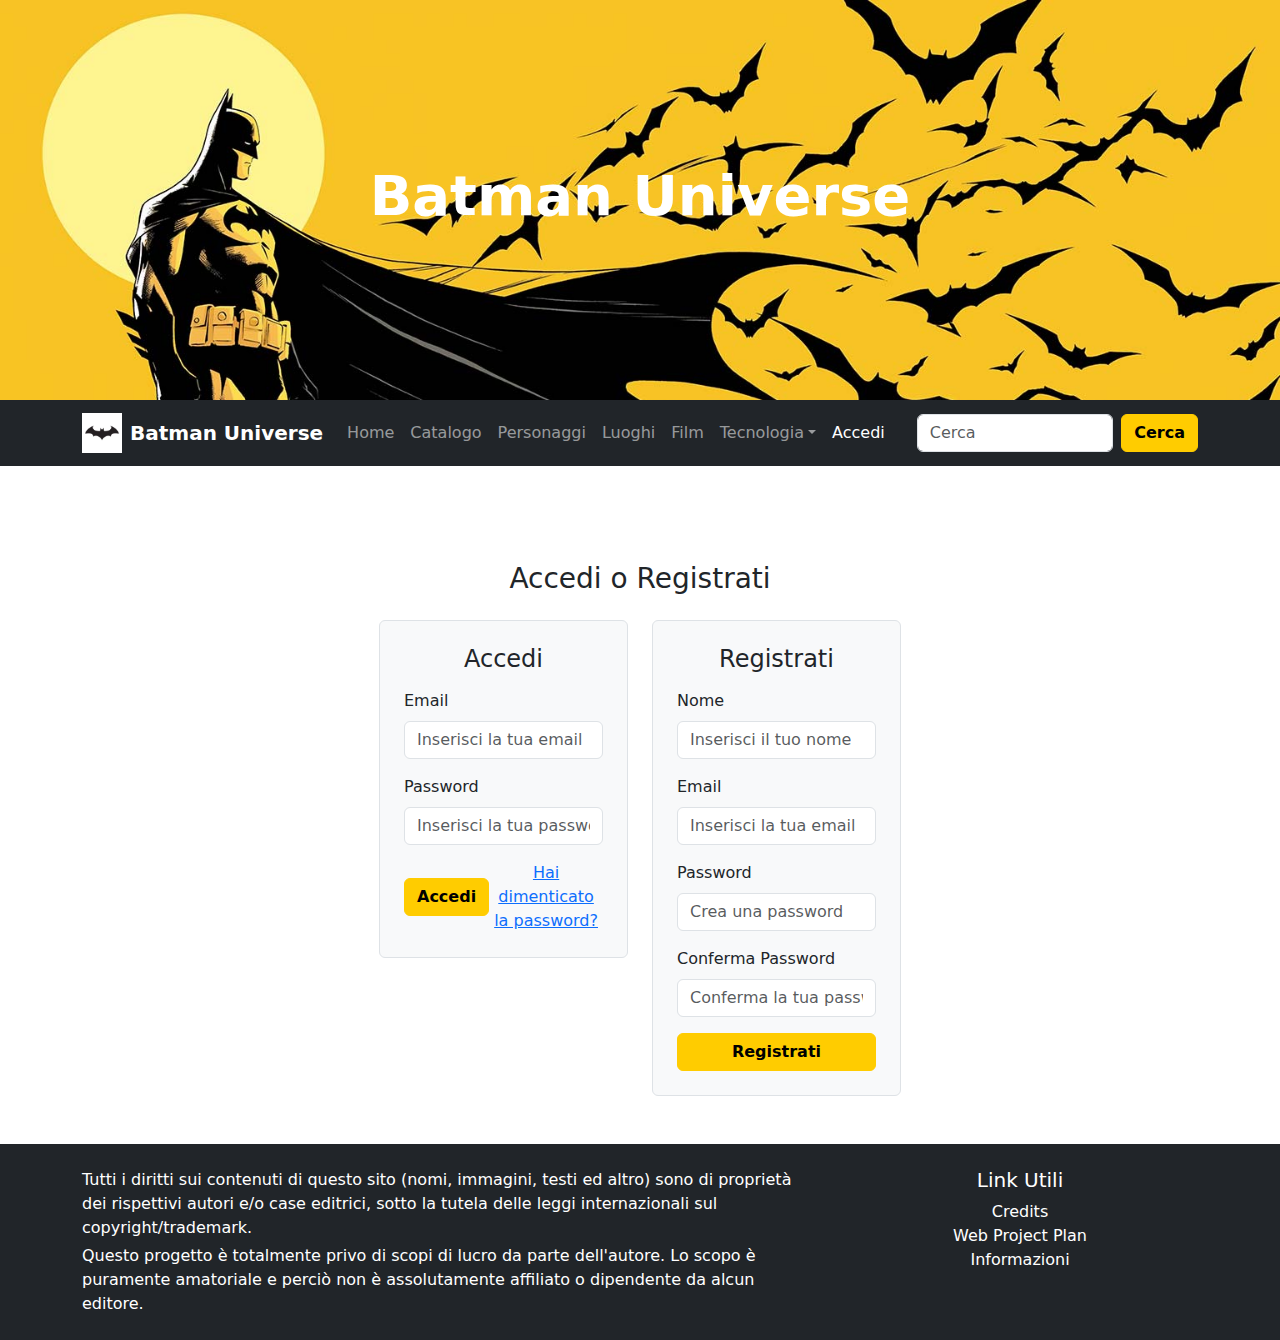
==== html/accedi.html @ 149c5eaf "1" ====
<!DOCTYPE html>
<html lang="it">
<head>
    <meta charset="UTF-8">
    <meta name="viewport" content="width=device-width, initial-scale=1.0">
    <title>Batman Universe</title>

    <!-- Font Roboto -->
    <link href="https://fonts.googleapis.com/css2?family=Roboto&display=swap" rel="stylesheet">

    <!-- Bootstrap CSS -->
    <link href="https://cdn.jsdelivr.net/npm/bootstrap@5.3.3/dist/css/bootstrap.min.css" rel="stylesheet">
    <link href="https://cdn.jsdelivr.net/npm/bootstrap-icons/font/bootstrap-icons.css" rel="stylesheet">

    <!-- Bootstrap JS -->
    <script src="https://cdn.jsdelivr.net/npm/bootstrap@5.3.3/dist/js/bootstrap.bundle.min.js"></script>
    
    
<!-- CSS Personalizzato -->
<link rel="stylesheet" href="../style/style.css"/>

</head>
<style>
    section.mb-5 {
    margin-top: 50px; /* Aggiunge spazio sopra la sezione */
}
/* Assicura che le frecce siano sempre visibili */
.carousel-control-prev, .carousel-control-next {
    opacity: 1 !important;
    visibility: visible !important;
}


</style>
<body>

    <!-- Header -->
    <header class="bg-primary text-white py-5">
        <div class="container text-center">
            <h1 class="display-4 fw-bold">Batman Universe</h1>
        </div>
    </header>

    <!-- Navbar -->
    <nav class="navbar navbar-expand-lg navbar-dark bg-dark sticky-top">
        <div class="container">
            <a class="navbar-brand d-flex align-items-center" href="index.html">
                <img src="../immagini/logo.webp" alt="Logo Batman" class="me-2" style="width: 40px; height: auto;">
                <span class="fw-bold">Batman Universe</span>
            </a>
            <button class="navbar-toggler" type="button" data-bs-toggle="collapse" data-bs-target="#navbarNav"
                aria-controls="navbarNav" aria-expanded="false" aria-label="Toggle navigation">
                <span class="navbar-toggler-icon"></span>
            </button>
            
            
            <div class="collapse navbar-collapse" id="navbarNav">
                <ul class="navbar-nav ms-auto">
                    <li class="nav-item"><a class="nav-link " href="../index.html">Home</a></li>
                    <li class="nav-item"><a class="nav-link" href="catalogo.html">Catalogo</a></li>
                    <li class="nav-item"><a class="nav-link" href="personaggi.html">Personaggi</a></li>
                    <li class="nav-item"><a class="nav-link" href="luoghi.html">Luoghi</a></li>
                    <li class="nav-item"><a class="nav-link" href="film_batman.html">Film</a></li>
                    <li class="nav-item dropdown active">
                        <a class="nav-link dropdown-toggle" href="#" id="filmDropdown" role="button" data-bs-toggle="dropdown"
                            aria-expanded="false">Tecnologia</a>
                        <ul class="dropdown-menu dropdown-menu-dark" aria-labelledby="filmDropdown">
                            <li><a class="dropdown-item" href="batMobile.html">Batmobile</a></li>
                            <li><a class="dropdown-item" href="#">Batcaverna</a></li>
                            <li><a class="dropdown-item" href="#">Gadget</a></li>
                        </ul>
                    </li>
                    <li class="nav-item"><a class="nav-link active" href="accedi.html">Accedi</a></li>
                </ul>


                <!-- Search Bar -->
                <form class="d-flex ms-4" role="search">
                    <input class="form-control me-2" type="search" placeholder="Cerca" aria-label="Search">
                    <button class="btn btn-primary" type="submit">Cerca</button>
                </form>
            </div>
        </div>
    </nav>

    <main class="container py-5">
        <div class="row justify-content-center">
            <div class="col-md-6">
<!-- Titolo e tabs -->
<div class="container mt-5">
    <h3 class="text-center mb-4">Accedi o Registrati</h3>
    <div class="row">
        <!-- Colonna Login -->
        <div class="col-md-6">
            <div class="border p-4 rounded bg-light">
                <h4 class="text-center mb-3">Accedi</h4>
                <form>
                    <div class="mb-3">
                        <label for="loginEmail" class="form-label">Email</label>
                        <input type="email" class="form-control" id="loginEmail" placeholder="Inserisci la tua email">
                    </div>
                    <div class="mb-3">
                        <label for="loginPassword" class="form-label">Password</label>
                        <input type="password" class="form-control" id="loginPassword" placeholder="Inserisci la tua password">
                    </div>
                    <div class="d-flex justify-content-between align-items-center">
                        <button type="submit" class="btn btn-primary">Accedi</button>
                        <a href="#" class="text-primary text-center text-decoration-underline">Hai dimenticato la password?</a>
                    </div>
                </form>
            </div>
        </div>
        <!-- Colonna Registrazione -->
        <div class="col-md-6">
            <div class="border p-4 rounded bg-light">
                <h4 class="text-center mb-3">Registrati</h4>
                <form>
                    <div class="mb-3">
                        <label for="registerName" class="form-label">Nome</label>
                        <input type="text" class="form-control" id="registerName" placeholder="Inserisci il tuo nome">
                    </div>
                    <div class="mb-3">
                        <label for="registerEmail" class="form-label">Email</label>
                        <input type="email" class="form-control" id="registerEmail" placeholder="Inserisci la tua email">
                    </div>
                    <div class="mb-3">
                        <label for="registerPassword" class="form-label">Password</label>
                        <input type="password" class="form-control" id="registerPassword" placeholder="Crea una password">
                    </div>
                    <div class="mb-3">
                        <label for="registerConfirmPassword" class="form-label">Conferma Password</label>
                        <input type="password" class="form-control" id="registerConfirmPassword" placeholder="Conferma la tua password">
                    </div>
                    <button type="submit" class="btn btn-primary w-100">Registrati</button>
                </form>
            </div>
        </div>
    </div>
</div>

            </div>
        </div>
    </main>


    <!-- Footer -->
<footer class="bg-dark text-white py-4">
    <div class="container">
        <div class="row">
            <!-- Testo legale -->
            <div class="col-md-8">
                <p class="mb-1">
                    Tutti i diritti sui contenuti di questo sito (nomi, immagini, testi ed altro) sono di proprietà dei rispettivi autori e/o case editrici, sotto la tutela delle leggi internazionali sul copyright/trademark.
                </p>
                <p class="mb-0">
                    Questo progetto è totalmente privo di scopi di lucro da parte dell'autore. Lo scopo è puramente amatoriale e perciò non è assolutamente affiliato o dipendente da alcun editore.
                </p>
            </div>
            <!-- Link Utili -->
            <div class="col-md-4 text-center">
                <h5 class="mb-2">Link Utili</h5>
                <ul class="list-unstyled">
                    <li><a href="#" class="text-white text-decoration-none">Credits</a></li>
                    <li><a href="#" class="text-white text-decoration-none">Web Project Plan</a></li>
                    <li><a href="#" class="text-white text-decoration-none">Informazioni</a></li>
                </ul>
            </div>
        </div>
    </div>
</footer>


</body>
</html>
---- style/style.css ----
/*
Header
======================== */
header {
    background-image: url("../immagini/sfondo_home1.jpg");
    background-size: cover;
    background-position: center top; /* Sposta il focus in alto */
    background-repeat: no-repeat;
    text-align: center;
    padding: 4rem 0;
    color: #fff;
    min-height: 400px;
    display: flex;
    align-items: center;
    justify-content: center;
    position: relative;
}


/* ========================
   Stile del Box Filtri
======================== */
.filter-container {
    background-color: #222; /* Sfondo scuro come le card */
    color: white;
    border-radius: 8px;
    padding: 20px;
    display: flex;
    flex-direction: column;
    justify-content: center;
}

/* Titolo dei filtri */
.filter-container h5 {
    font-size: 1.2rem;
    margin-bottom: 15px;
}

/* Accordion dello stesso colore delle card */
.accordion-item {
    background-color: #333 !important;
    border: none;
}

.accordion-button {
    background-color: #444 !important;
    color: white !important;
    border: none;
    font-weight: bold;
}

.accordion-button:hover {
    background-color: #555 !important;
}

/* Lista filtri con colori scuri */
.list-group-item {
    background-color: #222 !important;
    color: white !important;
    border: 1px solid #444 !important;
}

/* Checkbox stile giallo Batman */
.form-check-input {
    accent-color: #ffcc00;
}

/* Bottone "Applica Filtri" */
.btn-warning {
    background-color: #ffcc00;
    border: none;
    color: black;
    font-weight: bold;
}

.btn-warning:hover {
    background-color: #ff9900;
}


/* ========================
   Cards - Stile Dark
======================== */
.card {
    border: none;
    box-shadow: 0 4px 6px rgba(0, 0, 0, 0.1);
    transition: transform 0.2s, box-shadow 0.2s;
    background-color: #1c1c1c; /* Sfondo dark */
    color: white; /* Testo bianco */
}

/* Effetto Hover */
.card:hover {
    transform: scale(1.05);
    box-shadow: 0 8px 12px rgba(0, 0, 0, 0.2);
}

/* Titolo Card */
.card-title {
    font-size: 1rem;
    color: #ffcc00; /* Giallo Batman */
}

/* Testo sotto il titolo */
.card-text {
    font-size: 0.85rem;
    color: #ccc;
}

/* Stile dell'immagine */
.card-img-top {
    max-width: 80%;
    height: 160px;
    object-fit: contain;
    margin: 10px auto;
}

/* Stile della testata della card */
.card-header {
    background-color: #333 !important;
    color: #ffffff !important;
    text-align: center;
    font-weight: bold;
    font-size: 1.1rem;
}

/* Centrare testo e bottone */
.card-body {
    display: flex;
    flex-direction: column;
    align-items: center;
    justify-content: center;
}

/* Stile del pulsante */
.btn-primary {
    background-color: #ffcc00;
    border-color: #ffcc00;
    color: black;
    font-weight: bold;
}

.btn-primary:hover {
    background-color: #ff9900;
    border-color: #ff9900;
}
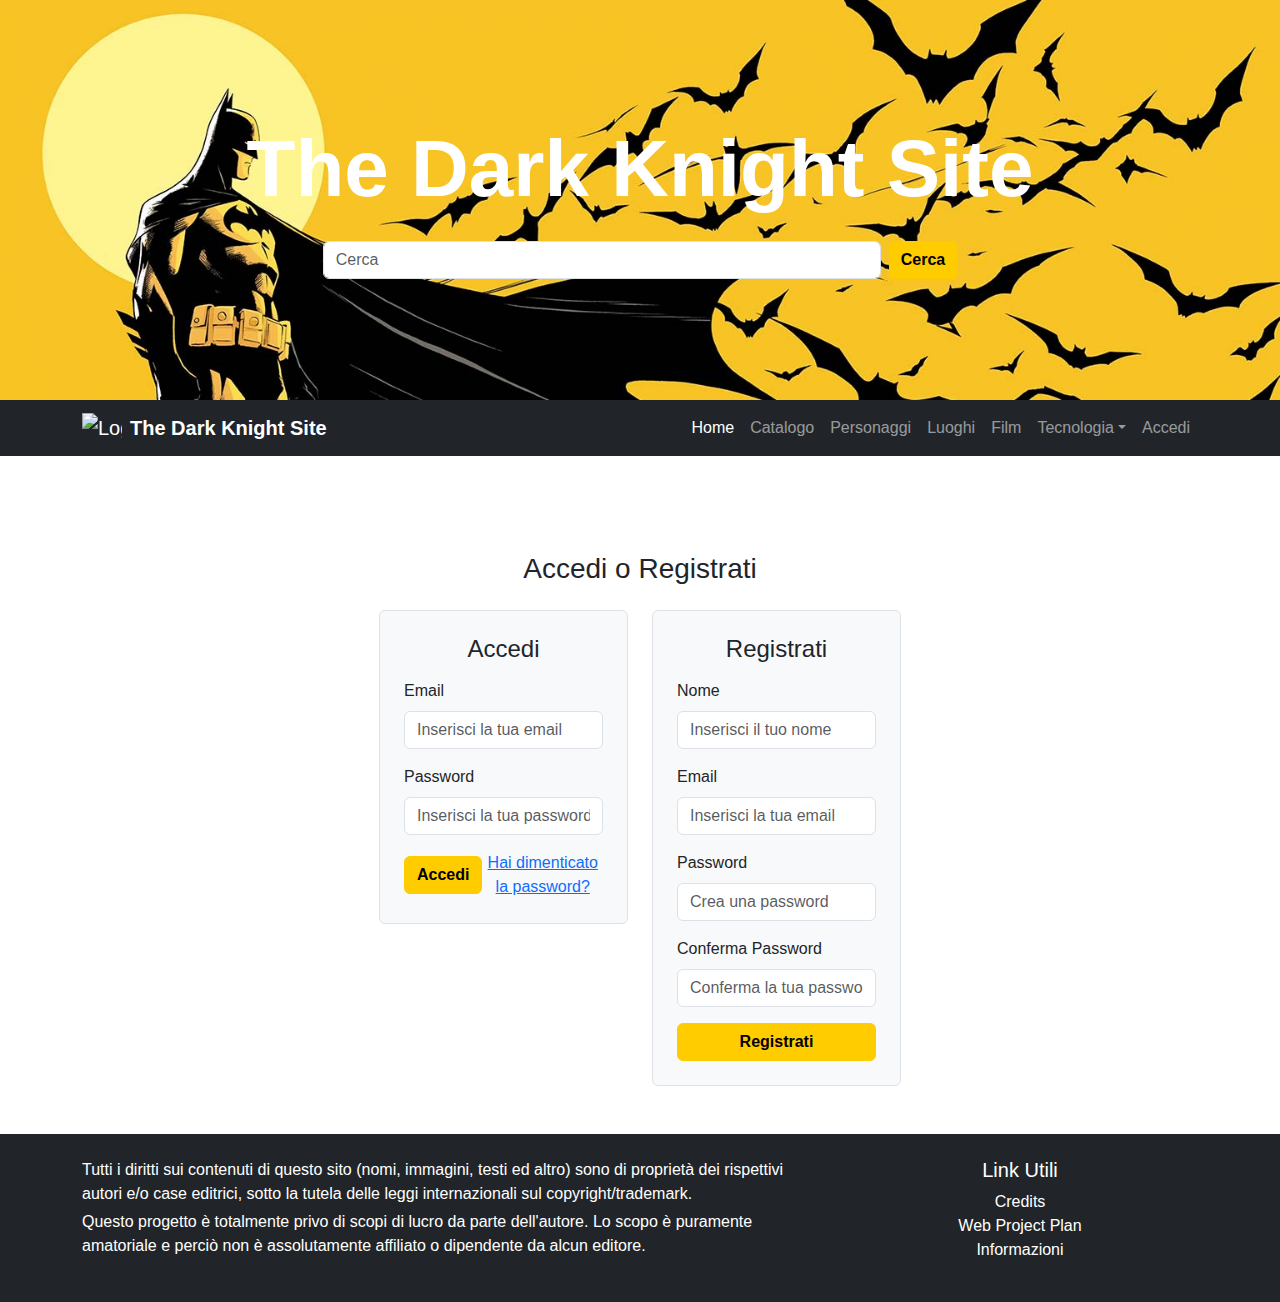
==== commit 8884bc5e: "o" ====
--- a/html/accedi.html
+++ b/html/accedi.html
@@ -34,19 +34,26 @@
 </style>
 <body>
 
-    <!-- Header -->
-    <header class="bg-primary text-white py-5">
-        <div class="container text-center">
-            <h1 class="display-4 fw-bold">Batman Universe</h1>
-        </div>
-    </header>
+      <!-- Header -->
+<header class="bg-primary text-white py-5">
+    <div class="container text-center">
+        <h1 class="display-1 fw-bold">The Dark Knight Site</h1>
+
+        <!-- Search Bar sotto al titolo -->
+        <form class="d-flex justify-content-center mt-4" role="search">
+            <input class="form-control me-2 w-50" type="search" placeholder="Cerca" aria-label="Search">
+            <button class="btn btn-warning" type="submit">Cerca</button>
+        </form>
+    </div>
+</header>
+
 
     <!-- Navbar -->
     <nav class="navbar navbar-expand-lg navbar-dark bg-dark sticky-top">
         <div class="container">
             <a class="navbar-brand d-flex align-items-center" href="index.html">
-                <img src="../immagini/logo.webp" alt="Logo Batman" class="me-2" style="width: 40px; height: auto;">
-                <span class="fw-bold">Batman Universe</span>
+                <img src="immagini/logo.webp" alt="Logo Batman" class="me-2" style="width: 40px; height: auto;">
+                <span class="fw-bold">The Dark Knight Site</span>
             </a>
             <button class="navbar-toggler" type="button" data-bs-toggle="collapse" data-bs-target="#navbarNav"
                 aria-controls="navbarNav" aria-expanded="false" aria-label="Toggle navigation">
@@ -56,29 +63,24 @@
             
             <div class="collapse navbar-collapse" id="navbarNav">
                 <ul class="navbar-nav ms-auto">
-                    <li class="nav-item"><a class="nav-link " href="../index.html">Home</a></li>
-                    <li class="nav-item"><a class="nav-link" href="catalogo.html">Catalogo</a></li>
-                    <li class="nav-item"><a class="nav-link" href="personaggi.html">Personaggi</a></li>
-                    <li class="nav-item"><a class="nav-link" href="luoghi.html">Luoghi</a></li>
-                    <li class="nav-item"><a class="nav-link" href="film_batman.html">Film</a></li>
-                    <li class="nav-item dropdown active">
+                    <li class="nav-item"><a class="nav-link active" href="index.html">Home</a></li>
+                    <li class="nav-item"><a class="nav-link" href="html/catalogo.html">Catalogo</a></li>
+                    <li class="nav-item"><a class="nav-link" href="html/personaggi.html">Personaggi</a></li>
+                    <li class="nav-item"><a class="nav-link" href="html/luoghi.html">Luoghi</a></li>
+                    <li class="nav-item"><a class="nav-link" href="html/film_batman.html">Film</a></li>
+                    <li class="nav-item dropdown">
                         <a class="nav-link dropdown-toggle" href="#" id="filmDropdown" role="button" data-bs-toggle="dropdown"
                             aria-expanded="false">Tecnologia</a>
                         <ul class="dropdown-menu dropdown-menu-dark" aria-labelledby="filmDropdown">
-                            <li><a class="dropdown-item" href="batMobile.html">Batmobile</a></li>
+                            <li><a class="dropdown-item" href="html/batmobile.html">Batmobile</a></li>
                             <li><a class="dropdown-item" href="#">Batcaverna</a></li>
                             <li><a class="dropdown-item" href="#">Gadget</a></li>
                         </ul>
                     </li>
-                    <li class="nav-item"><a class="nav-link active" href="accedi.html">Accedi</a></li>
+                    <li class="nav-item"><a class="nav-link" href="html/accedi.html">Accedi</a></li>
                 </ul>
 
-
-                <!-- Search Bar -->
-                <form class="d-flex ms-4" role="search">
-                    <input class="form-control me-2" type="search" placeholder="Cerca" aria-label="Search">
-                    <button class="btn btn-primary" type="submit">Cerca</button>
-                </form>
+               
             </div>
         </div>
     </nav>
--- a/style/style.css
+++ b/style/style.css
@@ -1,3 +1,11 @@
+body {
+    font-family: 'Rajdhani', sans-serif;
+}
+
+.carousel-item img {
+    width: 50% !important;
+    height: auto;
+}
 
 
 
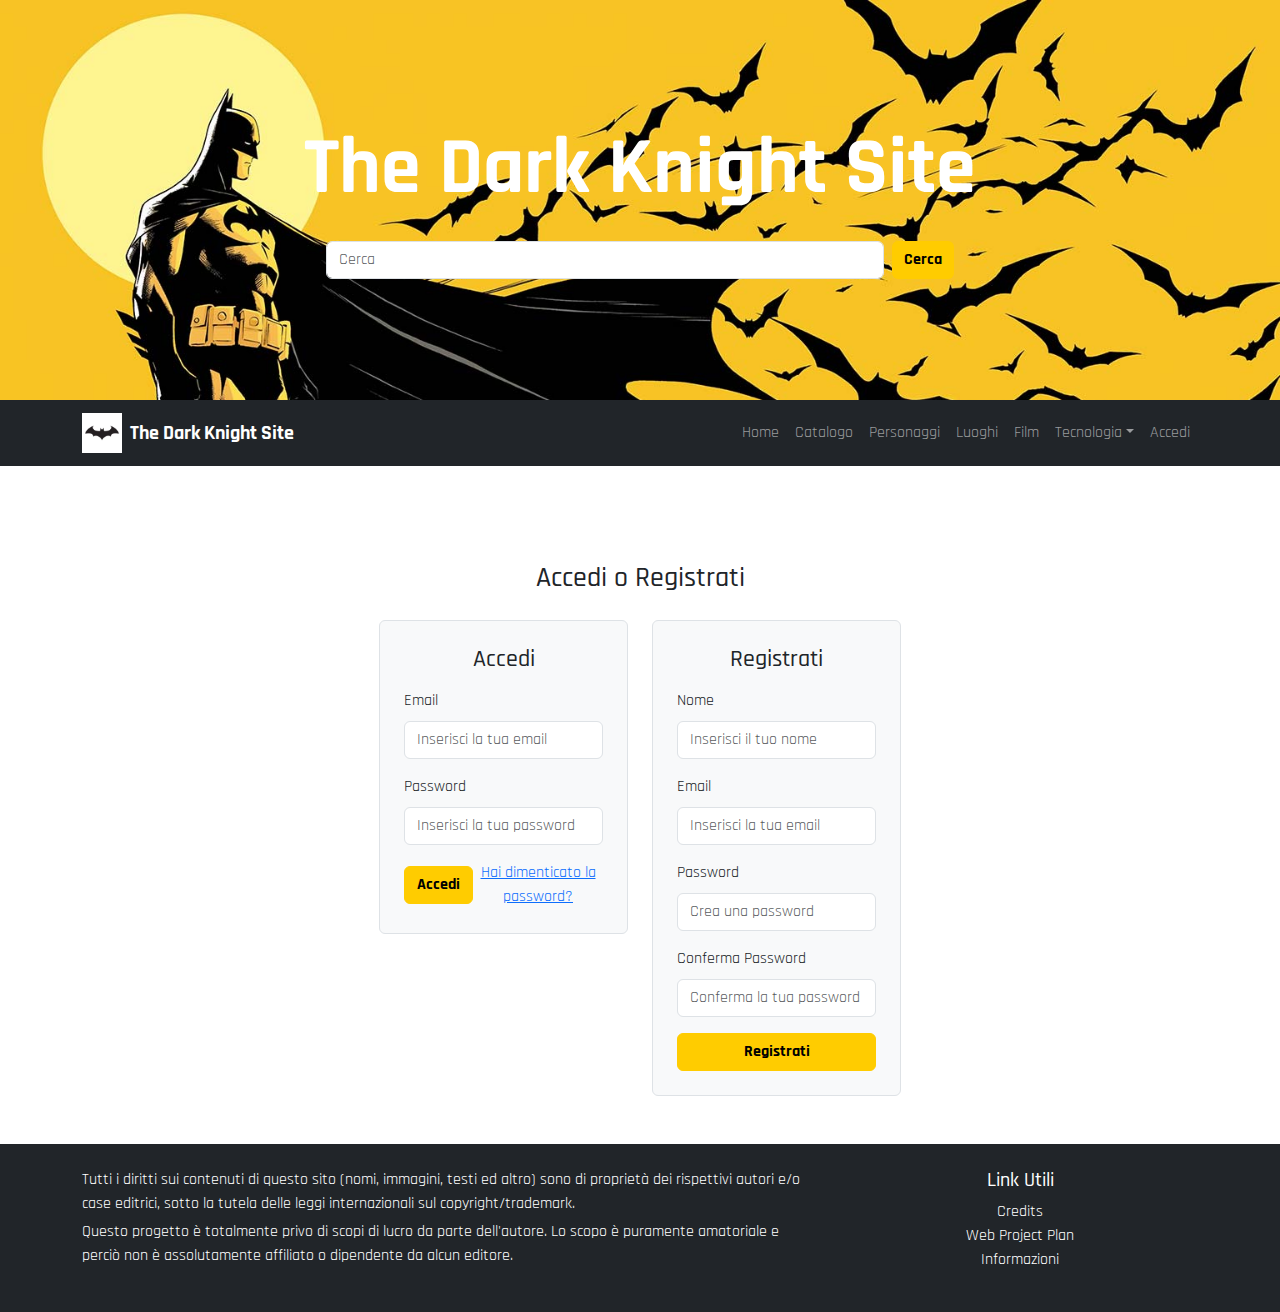
==== commit d614db0a: "5" ====
--- a/html/accedi.html
+++ b/html/accedi.html
@@ -3,32 +3,39 @@
 <head>
     <meta charset="UTF-8">
     <meta name="viewport" content="width=device-width, initial-scale=1.0">
-    <title>Batman Universe</title>
+    <title>The Dark Knight Site</title>
 
-    <!-- Font Roboto -->
-    <link href="https://fonts.googleapis.com/css2?family=Roboto&display=swap" rel="stylesheet">
+    <!-- Metadati Dublin Core -->
+    <link rel="schema.DC" href="http://purl.org/dc/elements/1.1/"/>
+
+    
+    <META name="DC.Title" content="Batman Universe - Catalogo Digitale"/>
+    <META name="DC.Creator" content="Thomas Gualandi"/>
+    <META name="DC.Subject" content="Batman, Catalogo, Personaggi, Film, Tecnologia"/>
+    <META name="DC.Description" content="Guida completa all'universo di Batman: storia, nemici, alleati, luoghi, film, fumetti e videogiochi dedicati al Cavaliere Oscuro."/>
+    <META name="DC.Publisher" content="Github Pages"/>
+    <META name="DC.Date" content="2025/03/22"/>
+    <META name="DC.Type" content="Catalogo web interattivo"/>
+    <META name="DC.Format" content="Sito web"/>
+    <META name="DC.Source" content="Batman - Personaggio creato da Bob Kane e Bill Finger per DC Comics"/>
+    <META name="DC.Language" content="It"/>
+
 
     <!-- Bootstrap CSS -->
     <link href="https://cdn.jsdelivr.net/npm/bootstrap@5.3.3/dist/css/bootstrap.min.css" rel="stylesheet">
-    <link href="https://cdn.jsdelivr.net/npm/bootstrap-icons/font/bootstrap-icons.css" rel="stylesheet">
 
     <!-- Bootstrap JS -->
     <script src="https://cdn.jsdelivr.net/npm/bootstrap@5.3.3/dist/js/bootstrap.bundle.min.js"></script>
+
+    <link href="https://fonts.googleapis.com/css2?family=Rajdhani:wght@400;600;700&display=swap" rel="stylesheet">
+
     
     
 <!-- CSS Personalizzato -->
 <link rel="stylesheet" href="../style/style.css"/>
 
 </head>
-<style>
-    section.mb-5 {
-    margin-top: 50px; /* Aggiunge spazio sopra la sezione */
-}
-/* Assicura che le frecce siano sempre visibili */
-.carousel-control-prev, .carousel-control-next {
-    opacity: 1 !important;
-    visibility: visible !important;
-}
+
 
 
 </style>
@@ -51,8 +58,8 @@
     <!-- Navbar -->
     <nav class="navbar navbar-expand-lg navbar-dark bg-dark sticky-top">
         <div class="container">
-            <a class="navbar-brand d-flex align-items-center" href="index.html">
-                <img src="immagini/logo.webp" alt="Logo Batman" class="me-2" style="width: 40px; height: auto;">
+            <a class="navbar-brand d-flex align-items-center" href="../index.html">
+                <img src="../immagini/logo.webp" alt="Logo Batman" class="me-2" style="width: 40px; height: auto;">
                 <span class="fw-bold">The Dark Knight Site</span>
             </a>
             <button class="navbar-toggler" type="button" data-bs-toggle="collapse" data-bs-target="#navbarNav"
@@ -63,21 +70,21 @@
             
             <div class="collapse navbar-collapse" id="navbarNav">
                 <ul class="navbar-nav ms-auto">
-                    <li class="nav-item"><a class="nav-link active" href="index.html">Home</a></li>
-                    <li class="nav-item"><a class="nav-link" href="html/catalogo.html">Catalogo</a></li>
-                    <li class="nav-item"><a class="nav-link" href="html/personaggi.html">Personaggi</a></li>
-                    <li class="nav-item"><a class="nav-link" href="html/luoghi.html">Luoghi</a></li>
-                    <li class="nav-item"><a class="nav-link" href="html/film_batman.html">Film</a></li>
+                    <li class="nav-item"><a class="nav-link " href="../index.html">Home</a></li>
+                    <li class="nav-item"><a class="nav-link" href="catalogo.html">Catalogo</a></li>
+                    <li class="nav-item"><a class="nav-link" href="personaggi.html">Personaggi</a></li>
+                    <li class="nav-item"><a class="nav-link" href="luoghi.html">Luoghi</a></li>
+                    <li class="nav-item"><a class="nav-link" href="film_batman.html">Film</a></li>
                     <li class="nav-item dropdown">
                         <a class="nav-link dropdown-toggle" href="#" id="filmDropdown" role="button" data-bs-toggle="dropdown"
                             aria-expanded="false">Tecnologia</a>
                         <ul class="dropdown-menu dropdown-menu-dark" aria-labelledby="filmDropdown">
-                            <li><a class="dropdown-item" href="html/batmobile.html">Batmobile</a></li>
+                            <li><a class="dropdown-item" href="batmobile.html">Batmobile</a></li>
                             <li><a class="dropdown-item" href="#">Batcaverna</a></li>
                             <li><a class="dropdown-item" href="#">Gadget</a></li>
                         </ul>
                     </li>
-                    <li class="nav-item"><a class="nav-link" href="html/accedi.html">Accedi</a></li>
+                    <li class="nav-item"><a class="nav-link" href="accedi.html">Accedi</a></li>
                 </ul>
 
                
@@ -163,7 +170,7 @@
                 <h5 class="mb-2">Link Utili</h5>
                 <ul class="list-unstyled">
                     <li><a href="#" class="text-white text-decoration-none">Credits</a></li>
-                    <li><a href="#" class="text-white text-decoration-none">Web Project Plan</a></li>
+                    <li><a href="WebProjectPlan.html" class="text-white text-decoration-none">Web Project Plan</a></li>
                     <li><a href="#" class="text-white text-decoration-none">Informazioni</a></li>
                 </ul>
             </div>
